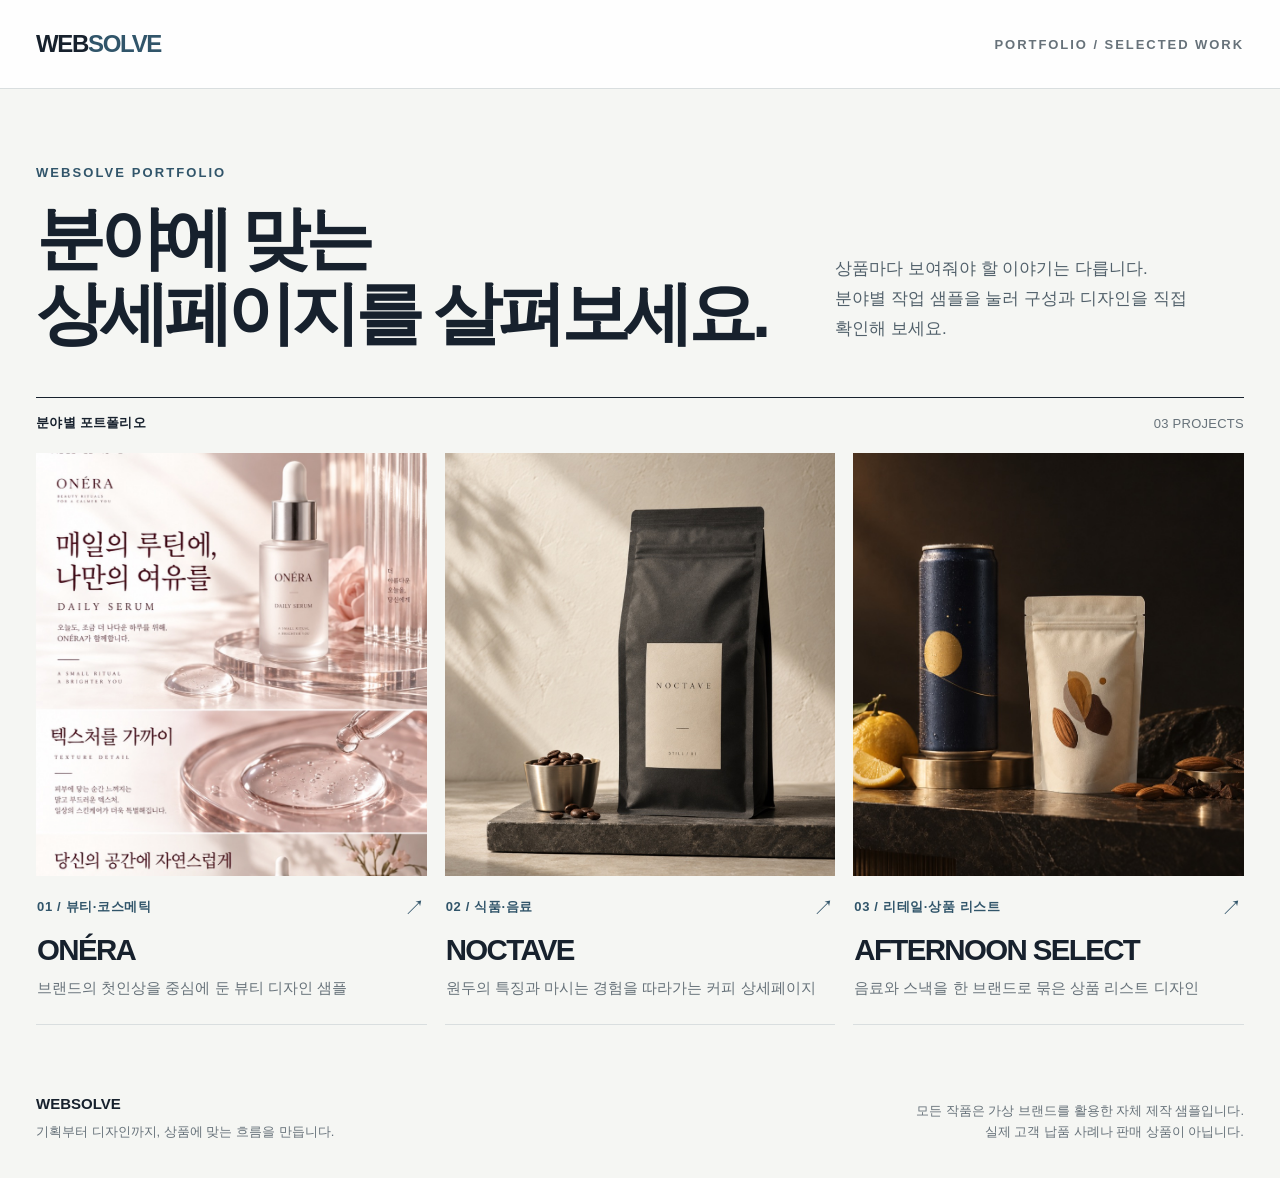
==== index.html @ 8e2a4d71 "Publish WEBSOLVE portfolio hub" ====
<!doctype html>
<html lang="ko">
<head>
<meta charset="utf-8"><meta name="viewport" content="width=device-width,initial-scale=1">
<title>WEBSOLVE 포트폴리오 | 분야별 상세페이지</title>
<meta name="description" content="뷰티, 식품·음료, 리테일 분야의 WEBSOLVE 상세페이지 제작 샘플을 살펴보세요.">
<link rel="icon" type="image/svg+xml" href="data:image/svg+xml,%3Csvg xmlns='http://www.w3.org/2000/svg' viewBox='0 0 48 48'%3E%3Crect width='48' height='48' rx='9' fill='%2317212d'/%3E%3Cpath d='M8 14l7 21 9-15 9 15 7-21' fill='none' stroke='%23ecf1f0' stroke-width='4' stroke-linejoin='round'/%3E%3C/svg%3E">
<link rel="stylesheet" href="styles.css">
</head>
<body>
<header class="site-header"><div class="shell"><a class="wordmark" href="./" aria-label="WEBSOLVE 포트폴리오 홈">WEB<span>SOLVE</span></a><span class="header-note">PORTFOLIO / SELECTED WORK</span></div></header>
<main class="shell">
<section class="intro" aria-labelledby="page-title"><div><span class="eyebrow">WEBSOLVE PORTFOLIO</span><h1 id="page-title">분야에 맞는<br>상세페이지를 살펴보세요.</h1></div><p>상품마다 보여줘야 할 이야기는 다릅니다. 분야별 작업 샘플을 눌러 구성과 디자인을 직접 확인해 보세요.</p></section>
<div class="work-count"><span>분야별 포트폴리오</span><span>03 PROJECTS</span></div>
<section class="work-grid" aria-label="분야별 상세페이지 포트폴리오">
<a class="work-card beauty" href="beauty.html"><div class="work-image"><img src="beauty.jpg" alt="ONÉRA 뷰티 상세페이지 샘플 미리보기" fetchpriority="high"></div><div class="work-info"><div class="work-top"><span>01 / 뷰티·코스메틱</span><b aria-hidden="true">↗</b></div><h2>ONÉRA</h2><p>브랜드의 첫인상을 중심에 둔 뷰티 디자인 샘플</p></div></a>
<a class="work-card coffee" href="coffee.html"><div class="work-image"><img src="coffee.jpg" alt="NOCTAVE 커피 상세페이지 샘플 미리보기" fetchpriority="high"></div><div class="work-info"><div class="work-top"><span>02 / 식품·음료</span><b aria-hidden="true">↗</b></div><h2>NOCTAVE</h2><p>원두의 특징과 마시는 경험을 따라가는 커피 상세페이지</p></div></a>
<a class="work-card vending" href="vending.html"><div class="work-image"><img src="vending.jpg" alt="AFTERNOON SELECT 음료·스낵 상품 리스트 샘플 미리보기" loading="lazy"></div><div class="work-info"><div class="work-top"><span>03 / 리테일·상품 리스트</span><b aria-hidden="true">↗</b></div><h2>AFTERNOON SELECT</h2><p>음료와 스낵을 한 브랜드로 묶은 상품 리스트 디자인</p></div></a>
</section>
</main>
<footer class="footer shell"><div><strong>WEBSOLVE</strong>기획부터 디자인까지, 상품에 맞는 흐름을 만듭니다.</div><span>모든 작품은 가상 브랜드를 활용한 자체 제작 샘플입니다.<br>실제 고객 납품 사례나 판매 상품이 아닙니다.</span></footer>
</body>
</html>
---- styles.css ----
:root{color-scheme:light;--ink:#17212d;--muted:#67727a;--line:#d9dedf;--paper:#f5f6f3;--white:#fff;--accent:#31556a;font-family:-apple-system,BlinkMacSystemFont,"Apple SD Gothic Neo","Noto Sans KR",Arial,sans-serif}
*{box-sizing:border-box}
html{scroll-behavior:smooth}
body{margin:0;background:var(--paper);color:var(--ink)}
a{color:inherit;text-decoration:none}
img{display:block;max-width:100%}
.shell{width:min(100% - 72px,1380px);margin:auto}
.site-header{border-bottom:1px solid var(--line);background:#ffffffeb}
.site-header .shell{min-height:88px;display:flex;align-items:center;justify-content:space-between;gap:24px}
.wordmark{font-size:24px;font-weight:800;letter-spacing:-.055em;white-space:nowrap}
.wordmark span{color:var(--accent)}
.header-note{font-size:13px;font-weight:600;letter-spacing:.15em;color:var(--muted)}
.intro{padding:76px 0 47px;display:grid;grid-template-columns:1.3fr .7fr;gap:40px;align-items:end}
.eyebrow{display:block;color:var(--accent);font-size:13px;font-weight:700;letter-spacing:.16em}
h1,h2,h3,p{margin:0}
.intro h1{font-size:clamp(48px,5.4vw,82px);line-height:1.08;letter-spacing:-.075em;font-weight:700;margin-top:21px}
.intro p{max-width:360px;font-size:17px;line-height:1.75;color:#52616b;word-break:keep-all;padding-bottom:7px}
.work-count{display:flex;align-items:center;justify-content:space-between;border-top:1px solid var(--ink);padding:16px 0 21px;font-size:13px;font-weight:650;letter-spacing:.02em}
.work-count span:last-child{color:var(--muted);font-weight:500}
.work-grid{display:grid;grid-template-columns:repeat(3,minmax(0,1fr));gap:18px}
.work-card{display:block;min-width:0;transition:transform .25s ease}
.work-card:hover{transform:translateY(-5px)}
.work-card:focus-visible,.back-link:focus-visible{outline:3px solid var(--accent);outline-offset:5px}
.work-image{height:clamp(300px,33vw,480px);overflow:hidden;background:#d7d8d4;position:relative}
.work-image img{width:100%;height:100%;object-fit:cover;transition:transform .55s ease}
.work-card:hover .work-image img{transform:scale(1.035)}
.work-card.beauty .work-image img{object-position:center 18%}
.work-card.coffee .work-image img{object-position:53% center}
.work-card.vending .work-image img{object-position:61% center}
.work-info{padding:21px 1px 24px;border-bottom:1px solid var(--line)}
.work-top{display:flex;align-items:center;justify-content:space-between;gap:14px;color:var(--accent);font-size:13px;font-weight:700;letter-spacing:.05em}
.work-top b{font-size:21px;line-height:1;font-weight:400}
.work-info h2{font-size:clamp(24px,2.3vw,34px);line-height:1.2;letter-spacing:-.055em;margin:14px 0 8px;word-break:keep-all}
.work-info p{font-size:15px;line-height:1.7;color:var(--muted);word-break:keep-all}
.footer{padding:67px 0 35px;display:flex;align-items:end;justify-content:space-between;gap:30px;color:var(--muted);font-size:13px;line-height:1.65}
.footer strong{display:block;color:var(--ink);font-size:15px;margin-bottom:4px}
.footer span{text-align:right}
.project-intro{padding:69px 0 40px;display:grid;grid-template-columns:1fr .65fr;gap:50px;align-items:end}
.project-intro h1{font-size:clamp(52px,7vw,100px);line-height:1;letter-spacing:-.065em;margin-top:17px}
.project-intro p{font-size:17px;line-height:1.75;color:#4f6069;word-break:keep-all;padding-bottom:7px}
.back-link{display:inline-flex;align-items:center;gap:8px;font-size:14px;font-weight:650;color:var(--accent)}
.detail-nav{padding-top:25px}
.project-meta{border-top:1px solid var(--ink);display:flex;gap:22px;justify-content:space-between;padding:17px 0 22px;color:var(--muted);font-size:13px}
.project-image{width:min(100%,1024px);height:auto;margin:0 auto;background:#fff;box-shadow:0 22px 70px #15253418}
.project-stage{padding:0 0 75px}
.project-end{text-align:center;padding:32px 0 68px}
.project-end .back-link{border-bottom:1px solid currentColor;padding-bottom:5px}
@media(max-width:900px){.intro,.project-intro{grid-template-columns:1fr;gap:18px}.intro{padding-top:57px}.intro p,.project-intro p{max-width:680px}.work-grid{grid-template-columns:repeat(2,minmax(0,1fr))}.work-image{height:440px}}
@media(max-width:620px){.shell{width:min(100% - 32px,1380px)}.site-header .shell{min-height:66px}.wordmark{font-size:20px}.header-note{font-size:11px;letter-spacing:.08em}.intro{padding:44px 0 34px}.intro h1{font-size:clamp(43px,11vw,63px);margin-top:15px}.intro p{font-size:16px}.work-grid{grid-template-columns:1fr;gap:27px}.work-image{height:min(116vw,500px)}.work-info{padding-top:18px}.work-info h2{font-size:28px}.footer{padding:50px 0 27px;display:block}.footer span{display:block;text-align:left;margin-top:14px}.project-intro{padding:45px 0 30px;gap:18px}.project-intro h1{font-size:clamp(47px,13vw,70px)}.project-intro p{font-size:16px}.project-meta{display:block;line-height:1.6}.project-meta span{display:block}.project-stage{padding-bottom:45px}}
@media(prefers-reduced-motion:reduce){html{scroll-behavior:auto}.work-card,.work-image img{transition:none}}
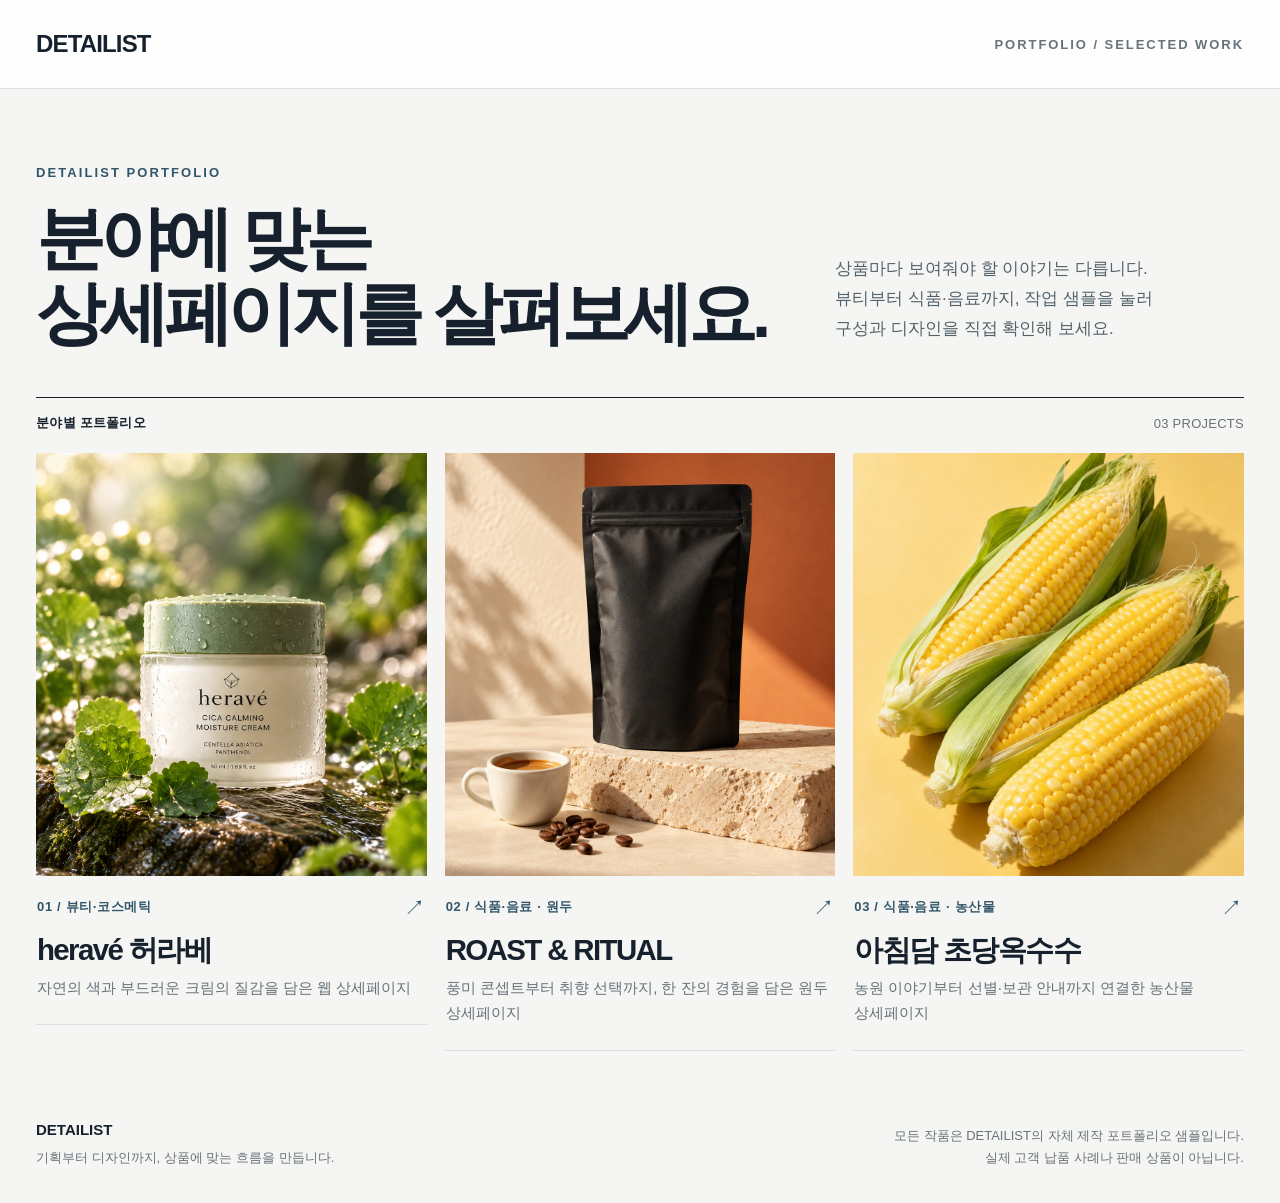
==== commit 138ba182: "Rebrand portfolio as DETAILIST and refresh sample projects" ====
--- a/index.html
+++ b/index.html
@@ -1,23 +1,16 @@
 <!doctype html>
-<html lang="ko">
-<head>
-<meta charset="utf-8"><meta name="viewport" content="width=device-width,initial-scale=1">
-<title>WEBSOLVE 포트폴리오 | 분야별 상세페이지</title>
-<meta name="description" content="뷰티, 식품·음료, 리테일 분야의 WEBSOLVE 상세페이지 제작 샘플을 살펴보세요.">
-<link rel="icon" type="image/svg+xml" href="data:image/svg+xml,%3Csvg xmlns='http://www.w3.org/2000/svg' viewBox='0 0 48 48'%3E%3Crect width='48' height='48' rx='9' fill='%2317212d'/%3E%3Cpath d='M8 14l7 21 9-15 9 15 7-21' fill='none' stroke='%23ecf1f0' stroke-width='4' stroke-linejoin='round'/%3E%3C/svg%3E">
-<link rel="stylesheet" href="styles.css">
-</head>
-<body>
-<header class="site-header"><div class="shell"><a class="wordmark" href="./" aria-label="WEBSOLVE 포트폴리오 홈">WEB<span>SOLVE</span></a><span class="header-note">PORTFOLIO / SELECTED WORK</span></div></header>
-<main class="shell">
-<section class="intro" aria-labelledby="page-title"><div><span class="eyebrow">WEBSOLVE PORTFOLIO</span><h1 id="page-title">분야에 맞는<br>상세페이지를 살펴보세요.</h1></div><p>상품마다 보여줘야 할 이야기는 다릅니다. 분야별 작업 샘플을 눌러 구성과 디자인을 직접 확인해 보세요.</p></section>
+<html lang="ko"><head><meta charset="utf-8"><meta name="viewport" content="width=device-width,initial-scale=1"><meta name="theme-color" content="#f5f6f3">
+<title>DETAILIST 포트폴리오 | 상세페이지 기획·디자인</title>
+<meta name="description" content="DETAILIST의 뷰티·식품·음료 상세페이지 포트폴리오. 허라베, Roast &amp; Ritual 원두, 아침담 초당옥수수 자체 제작 샘플을 살펴보세요.">
+<meta property="og:title" content="DETAILIST | 상세페이지 포트폴리오"><meta property="og:description" content="상품의 이야기를 읽히는 구성과 디자인으로. 뷰티·원두·초당옥수수 작업 샘플을 확인하세요."><link rel="icon" href="favicon.svg" type="image/svg+xml"><link rel="stylesheet" href="styles.css?v=20261016-detailist2"></head>
+<body><a class="skip-link" href="#main">본문으로 건너뛰기</a><header class="site-header"><div class="shell"><a class="wordmark" href="./" aria-label="DETAILIST 포트폴리오 홈">DETAILIST</a><span class="header-note">PORTFOLIO / SELECTED WORK</span></div></header>
+<main class="shell" id="main">
+<section class="intro" aria-labelledby="page-title"><div><span class="eyebrow">DETAILIST PORTFOLIO</span><h1 id="page-title">분야에 맞는<br>상세페이지를 살펴보세요.</h1></div><p>상품마다 보여줘야 할 이야기는 다릅니다. 뷰티부터 식품·음료까지, 작업 샘플을 눌러 구성과 디자인을 직접 확인해 보세요.</p></section>
 <div class="work-count"><span>분야별 포트폴리오</span><span>03 PROJECTS</span></div>
 <section class="work-grid" aria-label="분야별 상세페이지 포트폴리오">
-<a class="work-card beauty" href="beauty.html"><div class="work-image"><img src="beauty.jpg" alt="ONÉRA 뷰티 상세페이지 샘플 미리보기" fetchpriority="high"></div><div class="work-info"><div class="work-top"><span>01 / 뷰티·코스메틱</span><b aria-hidden="true">↗</b></div><h2>ONÉRA</h2><p>브랜드의 첫인상을 중심에 둔 뷰티 디자인 샘플</p></div></a>
-<a class="work-card coffee" href="coffee.html"><div class="work-image"><img src="coffee.jpg" alt="NOCTAVE 커피 상세페이지 샘플 미리보기" fetchpriority="high"></div><div class="work-info"><div class="work-top"><span>02 / 식품·음료</span><b aria-hidden="true">↗</b></div><h2>NOCTAVE</h2><p>원두의 특징과 마시는 경험을 따라가는 커피 상세페이지</p></div></a>
-<a class="work-card vending" href="vending.html"><div class="work-image"><img src="vending.jpg" alt="AFTERNOON SELECT 음료·스낵 상품 리스트 샘플 미리보기" loading="lazy"></div><div class="work-info"><div class="work-top"><span>03 / 리테일·상품 리스트</span><b aria-hidden="true">↗</b></div><h2>AFTERNOON SELECT</h2><p>음료와 스낵을 한 브랜드로 묶은 상품 리스트 디자인</p></div></a>
-</section>
-</main>
-<footer class="footer shell"><div><strong>WEBSOLVE</strong>기획부터 디자인까지, 상품에 맞는 흐름을 만듭니다.</div><span>모든 작품은 가상 브랜드를 활용한 자체 제작 샘플입니다.<br>실제 고객 납품 사례나 판매 상품이 아닙니다.</span></footer>
-</body>
-</html>
+<a class="work-card beauty" href="beauty.html"><div class="work-image"><img src="herave-hero-v03.png" alt="허라베 시카 수분 크림과 싱그러운 초록 잎의 브랜드 콘셉트" width="1122" height="1402" fetchpriority="high"></div><div class="work-info"><div class="work-top"><span>01 / 뷰티·코스메틱</span><b aria-hidden="true">↗</b></div><h2>heravé 허라베</h2><p>자연의 색과 부드러운 크림의 질감을 담은 웹 상세페이지</p></div></a>
+<a class="work-card coffee" href="coffee.html"><div class="work-image"><img src="coffee-cover-v01.jpg" alt="Roast &amp; Ritual 원두 샘플의 검정 패키지와 커피잔" width="1000" height="1250" fetchpriority="high"></div><div class="work-info"><div class="work-top"><span>02 / 식품·음료 · 원두</span><b aria-hidden="true">↗</b></div><h2>ROAST &amp; RITUAL</h2><p>풍미 콘셉트부터 취향 선택까지, 한 잔의 경험을 담은 원두 상세페이지</p></div></a>
+<a class="work-card corn" href="corn.html"><div class="work-image"><img src="corn-cover-v07.jpg" alt="아침담 초당옥수수 샘플의 노란 옥수수와 초록 껍질" width="1000" height="1250" loading="lazy"></div><div class="work-info"><div class="work-top"><span>03 / 식품·음료 · 농산물</span><b aria-hidden="true">↗</b></div><h2>아침담 초당옥수수</h2><p>농원 이야기부터 선별·보관 안내까지 연결한 농산물 상세페이지</p></div></a>
+</section></main>
+<footer class="footer shell"><div><strong>DETAILIST</strong>기획부터 디자인까지, 상품에 맞는 흐름을 만듭니다.</div><span>모든 작품은 DETAILIST의 자체 제작 포트폴리오 샘플입니다.<br>실제 고객 납품 사례나 판매 상품이 아닙니다.</span></footer>
+</body></html>
--- a/styles.css
+++ b/styles.css
@@ -7,7 +7,7 @@
 .shell{width:min(100% - 72px,1380px);margin:auto}
 .site-header{border-bottom:1px solid var(--line);background:#ffffffeb}
 .site-header .shell{min-height:88px;display:flex;align-items:center;justify-content:space-between;gap:24px}
-.wordmark{font-size:24px;font-weight:800;letter-spacing:-.055em;white-space:nowrap}
+.wordmark{font-size:24px;font-weight:800;letter-spacing:-.035em;white-space:nowrap}
 .wordmark span{color:var(--accent)}
 .header-note{font-size:13px;font-weight:600;letter-spacing:.15em;color:var(--muted)}
 .intro{padding:76px 0 47px;display:grid;grid-template-columns:1.3fr .7fr;gap:40px;align-items:end}
@@ -26,7 +26,7 @@
 .work-card:hover .work-image img{transform:scale(1.035)}
 .work-card.beauty .work-image img{object-position:center 18%}
 .work-card.coffee .work-image img{object-position:53% center}
-.work-card.vending .work-image img{object-position:61% center}
+.work-card.corn .work-image img{object-position:center center}
 .work-info{padding:21px 1px 24px;border-bottom:1px solid var(--line)}
 .work-top{display:flex;align-items:center;justify-content:space-between;gap:14px;color:var(--accent);font-size:13px;font-weight:700;letter-spacing:.05em}
 .work-top b{font-size:21px;line-height:1;font-weight:400}
@@ -41,10 +41,19 @@
 .back-link{display:inline-flex;align-items:center;gap:8px;font-size:14px;font-weight:650;color:var(--accent)}
 .detail-nav{padding-top:25px}
 .project-meta{border-top:1px solid var(--ink);display:flex;gap:22px;justify-content:space-between;padding:17px 0 22px;color:var(--muted);font-size:13px}
-.project-image{width:min(100%,1024px);height:auto;margin:0 auto;background:#fff;box-shadow:0 22px 70px #15253418}
+.project-image{width:min(100%,860px);height:auto;margin:0 auto;background:#fff;box-shadow:0 22px 70px #15253418}
 .project-stage{padding:0 0 75px}
 .project-end{text-align:center;padding:32px 0 68px}
 .project-end .back-link{border-bottom:1px solid currentColor;padding-bottom:5px}
 @media(max-width:900px){.intro,.project-intro{grid-template-columns:1fr;gap:18px}.intro{padding-top:57px}.intro p,.project-intro p{max-width:680px}.work-grid{grid-template-columns:repeat(2,minmax(0,1fr))}.work-image{height:440px}}
 @media(max-width:620px){.shell{width:min(100% - 32px,1380px)}.site-header .shell{min-height:66px}.wordmark{font-size:20px}.header-note{font-size:11px;letter-spacing:.08em}.intro{padding:44px 0 34px}.intro h1{font-size:clamp(43px,11vw,63px);margin-top:15px}.intro p{font-size:16px}.work-grid{grid-template-columns:1fr;gap:27px}.work-image{height:min(116vw,500px)}.work-info{padding-top:18px}.work-info h2{font-size:28px}.footer{padding:50px 0 27px;display:block}.footer span{display:block;text-align:left;margin-top:14px}.project-intro{padding:45px 0 30px;gap:18px}.project-intro h1{font-size:clamp(47px,13vw,70px)}.project-intro p{font-size:16px}.project-meta{display:block;line-height:1.6}.project-meta span{display:block}.project-stage{padding-bottom:45px}}
 @media(prefers-reduced-motion:reduce){html{scroll-behavior:auto}.work-card,.work-image img{transition:none}}
+
+.skip-link{position:fixed;left:16px;top:12px;padding:12px 18px;z-index:10;background:var(--ink);color:#fff;transform:translateY(-160%)}
+.skip-link:focus{transform:translateY(0)}
+.project-intro .project-title--wide{font-size:clamp(38px,5.3vw,76px);line-height:1.13;word-break:keep-all}
+.project-intro .project-title--korean{font-size:clamp(48px,6vw,84px);line-height:1.15;word-break:keep-all}
+.sample-banner{max-width:860px;margin:0 auto;padding:16px 22px;background:#4d111b;color:#fff8f3;display:flex;align-items:center;justify-content:space-between;gap:16px;font-size:12px;letter-spacing:.06em}
+.sample-banner span{font-size:11px;color:#e5cbd0}
+.retired-page{padding-top:15vh;padding-bottom:10vh}.retired-page h1{font-size:clamp(36px,6vw,72px);line-height:1.2;margin:24px 0}.retired-page p{margin:24px 0 32px}
+@media(max-width:420px){.header-note{font-size:9px;letter-spacing:.04em}.sample-banner{padding:13px 14px;font-size:11px}.sample-banner span{font-size:9px}.project-intro .project-title--wide{font-size:38px}}
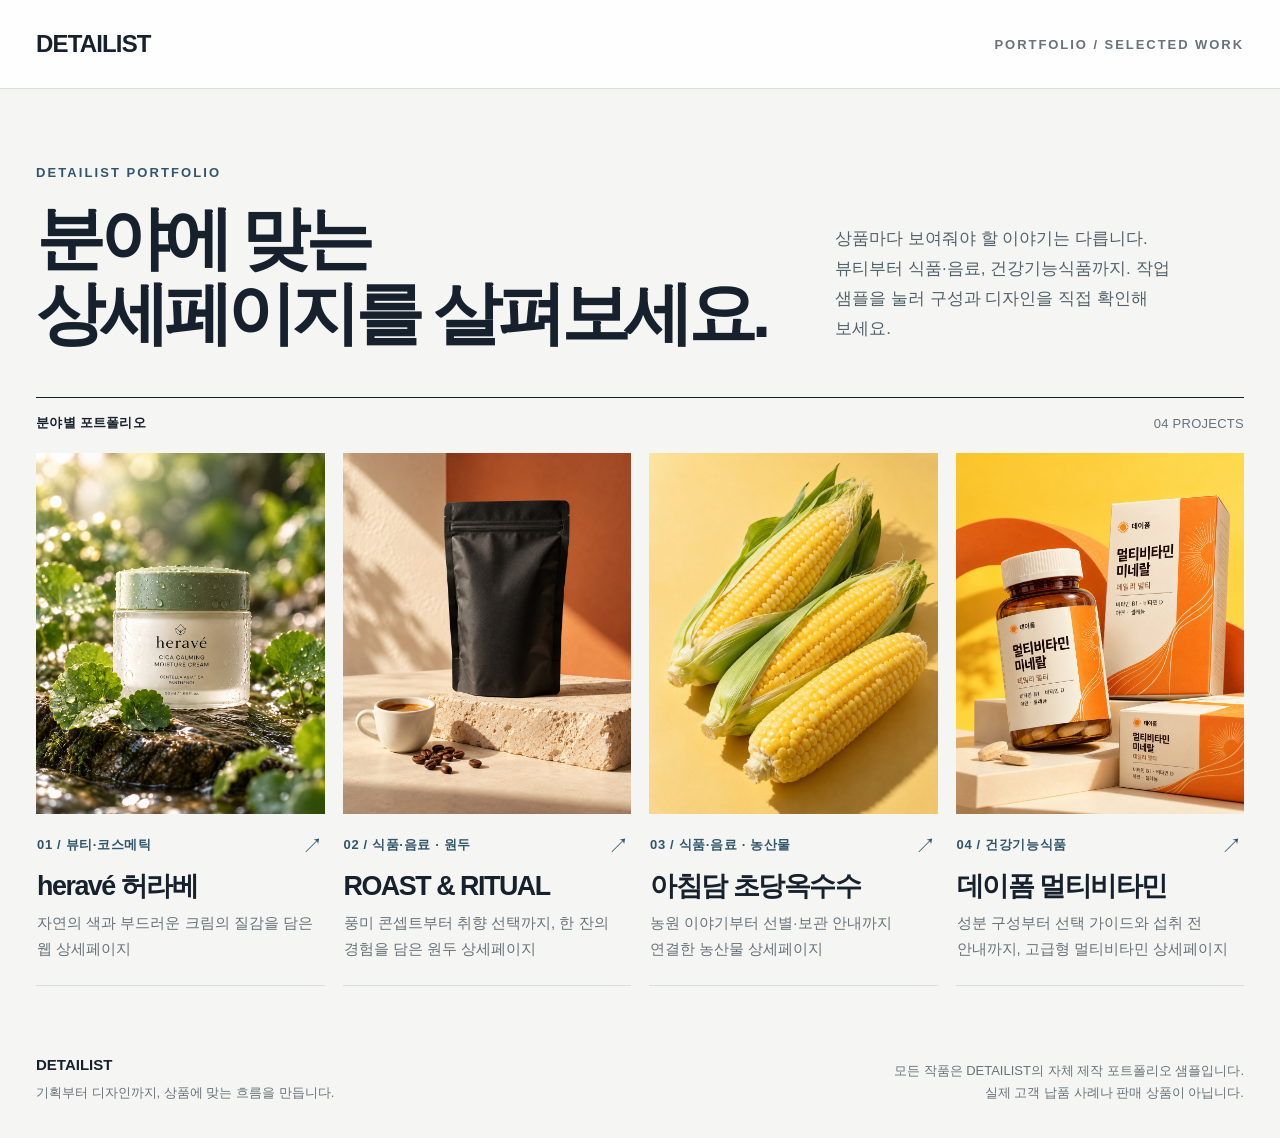
==== commit bf3ace80: "Add Dayform premium multivitamin portfolio" ====
--- a/index.html
+++ b/index.html
@@ -1,16 +1,17 @@
 <!doctype html>
 <html lang="ko"><head><meta charset="utf-8"><meta name="viewport" content="width=device-width,initial-scale=1"><meta name="theme-color" content="#f5f6f3">
 <title>DETAILIST 포트폴리오 | 상세페이지 기획·디자인</title>
-<meta name="description" content="DETAILIST의 뷰티·식품·음료 상세페이지 포트폴리오. 허라베, Roast &amp; Ritual 원두, 아침담 초당옥수수 자체 제작 샘플을 살펴보세요.">
-<meta property="og:title" content="DETAILIST | 상세페이지 포트폴리오"><meta property="og:description" content="상품의 이야기를 읽히는 구성과 디자인으로. 뷰티·원두·초당옥수수 작업 샘플을 확인하세요."><link rel="icon" href="favicon.svg" type="image/svg+xml"><link rel="stylesheet" href="styles.css?v=20261016-detailist2"></head>
+<meta name="description" content="DETAILIST의 뷰티·식품·음료·건강기능식품 상세페이지 포트폴리오. 허라베, Roast &amp; Ritual 원두, 아침담 초당옥수수, DAYFORM 멀티비타민 자체 샘플을 살펴보세요.">
+<meta property="og:title" content="DETAILIST | 상세페이지 포트폴리오"><meta property="og:description" content="상품의 이야기를 읽히는 구성과 디자인으로. 뷰티·원두·초당옥수수·멀티비타민 작업 샘플을 확인하세요."><link rel="icon" href="favicon.svg" type="image/svg+xml"><link rel="stylesheet" href="styles.css?v=20261016-dayform"></head>
 <body><a class="skip-link" href="#main">본문으로 건너뛰기</a><header class="site-header"><div class="shell"><a class="wordmark" href="./" aria-label="DETAILIST 포트폴리오 홈">DETAILIST</a><span class="header-note">PORTFOLIO / SELECTED WORK</span></div></header>
 <main class="shell" id="main">
-<section class="intro" aria-labelledby="page-title"><div><span class="eyebrow">DETAILIST PORTFOLIO</span><h1 id="page-title">분야에 맞는<br>상세페이지를 살펴보세요.</h1></div><p>상품마다 보여줘야 할 이야기는 다릅니다. 뷰티부터 식품·음료까지, 작업 샘플을 눌러 구성과 디자인을 직접 확인해 보세요.</p></section>
-<div class="work-count"><span>분야별 포트폴리오</span><span>03 PROJECTS</span></div>
-<section class="work-grid" aria-label="분야별 상세페이지 포트폴리오">
+<section class="intro" aria-labelledby="page-title"><div><span class="eyebrow">DETAILIST PORTFOLIO</span><h1 id="page-title">분야에 맞는<br>상세페이지를 살펴보세요.</h1></div><p>상품마다 보여줘야 할 이야기는 다릅니다. 뷰티부터 식품·음료, 건강기능식품까지. 작업 샘플을 눌러 구성과 디자인을 직접 확인해 보세요.</p></section>
+<div class="work-count"><span>분야별 포트폴리오</span><span>04 PROJECTS</span></div>
+<section class="work-grid work-grid--four" aria-label="분야별 상세페이지 포트폴리오">
 <a class="work-card beauty" href="beauty.html"><div class="work-image"><img src="herave-hero-v03.png" alt="허라베 시카 수분 크림과 싱그러운 초록 잎의 브랜드 콘셉트" width="1122" height="1402" fetchpriority="high"></div><div class="work-info"><div class="work-top"><span>01 / 뷰티·코스메틱</span><b aria-hidden="true">↗</b></div><h2>heravé 허라베</h2><p>자연의 색과 부드러운 크림의 질감을 담은 웹 상세페이지</p></div></a>
 <a class="work-card coffee" href="coffee.html"><div class="work-image"><img src="coffee-cover-v01.jpg" alt="Roast &amp; Ritual 원두 샘플의 검정 패키지와 커피잔" width="1000" height="1250" fetchpriority="high"></div><div class="work-info"><div class="work-top"><span>02 / 식품·음료 · 원두</span><b aria-hidden="true">↗</b></div><h2>ROAST &amp; RITUAL</h2><p>풍미 콘셉트부터 취향 선택까지, 한 잔의 경험을 담은 원두 상세페이지</p></div></a>
 <a class="work-card corn" href="corn.html"><div class="work-image"><img src="corn-cover-v07.jpg" alt="아침담 초당옥수수 샘플의 노란 옥수수와 초록 껍질" width="1000" height="1250" loading="lazy"></div><div class="work-info"><div class="work-top"><span>03 / 식품·음료 · 농산물</span><b aria-hidden="true">↗</b></div><h2>아침담 초당옥수수</h2><p>농원 이야기부터 선별·보관 안내까지 연결한 농산물 상세페이지</p></div></a>
+<a class="work-card supplement" href="supplement.html"><div class="work-image"><img src="dayform/hero-v05.jpg" alt="데이폼 앰버 영양제 용기와 정돈된 한글 라벨, 오렌지 곡선 패키지" width="1122" height="1402" loading="lazy"></div><div class="work-info"><div class="work-top"><span>04 / 건강기능식품</span><b aria-hidden="true">↗</b></div><h2>데이폼 멀티비타민</h2><p>성분 구성부터 선택 가이드와 섭취 전 안내까지, 고급형 멀티비타민 상세페이지</p></div></a>
 </section></main>
 <footer class="footer shell"><div><strong>DETAILIST</strong>기획부터 디자인까지, 상품에 맞는 흐름을 만듭니다.</div><span>모든 작품은 DETAILIST의 자체 제작 포트폴리오 샘플입니다.<br>실제 고객 납품 사례나 판매 상품이 아닙니다.</span></footer>
 </body></html>
--- a/styles.css
+++ b/styles.css
@@ -18,6 +18,10 @@
 .work-count{display:flex;align-items:center;justify-content:space-between;border-top:1px solid var(--ink);padding:16px 0 21px;font-size:13px;font-weight:650;letter-spacing:.02em}
 .work-count span:last-child{color:var(--muted);font-weight:500}
 .work-grid{display:grid;grid-template-columns:repeat(3,minmax(0,1fr));gap:18px}
+.work-grid--four{grid-template-columns:repeat(4,minmax(0,1fr))}
+.work-grid--four .work-image{height:auto;aspect-ratio:4/5}
+.work-grid--four .work-info h2{font-size:clamp(23px,2.1vw,30px)}
+.work-card.supplement .work-image img{object-position:center center}
 .work-card{display:block;min-width:0;transition:transform .25s ease}
 .work-card:hover{transform:translateY(-5px)}
 .work-card:focus-visible,.back-link:focus-visible{outline:3px solid var(--accent);outline-offset:5px}
